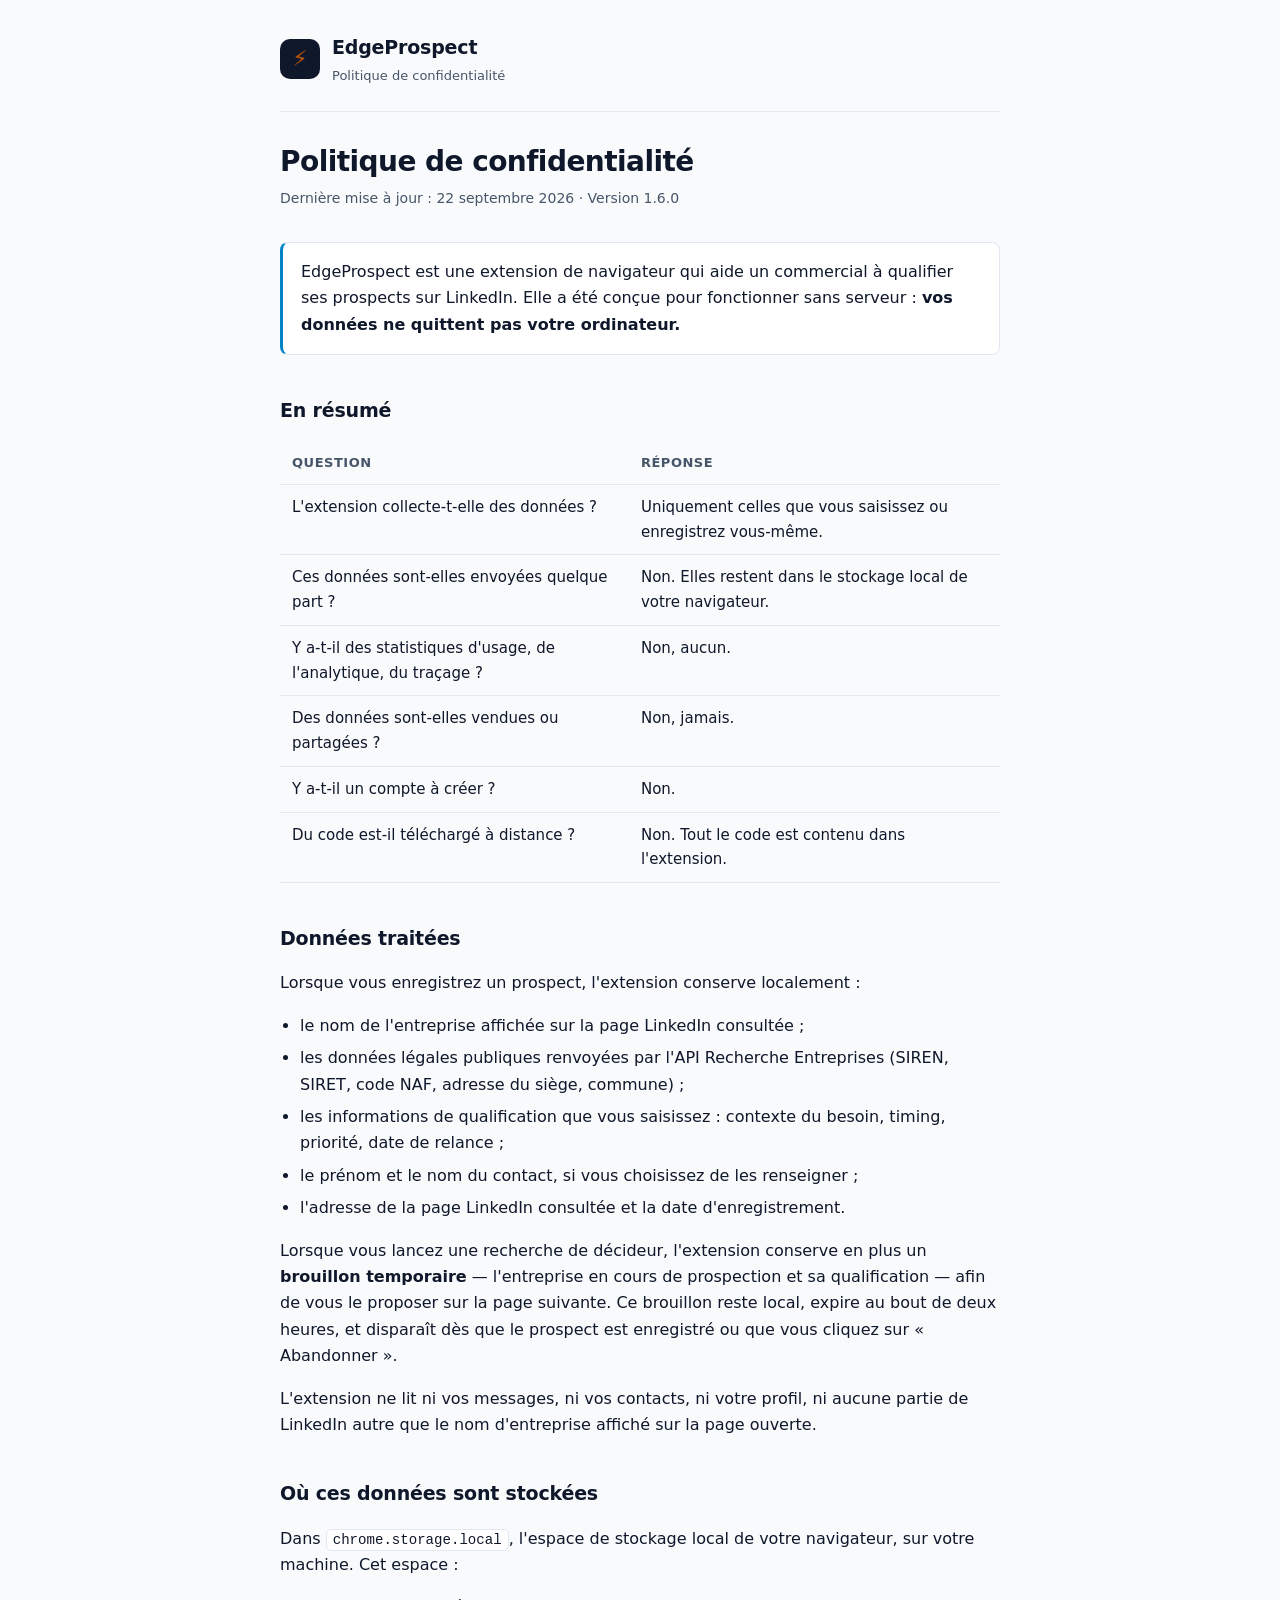
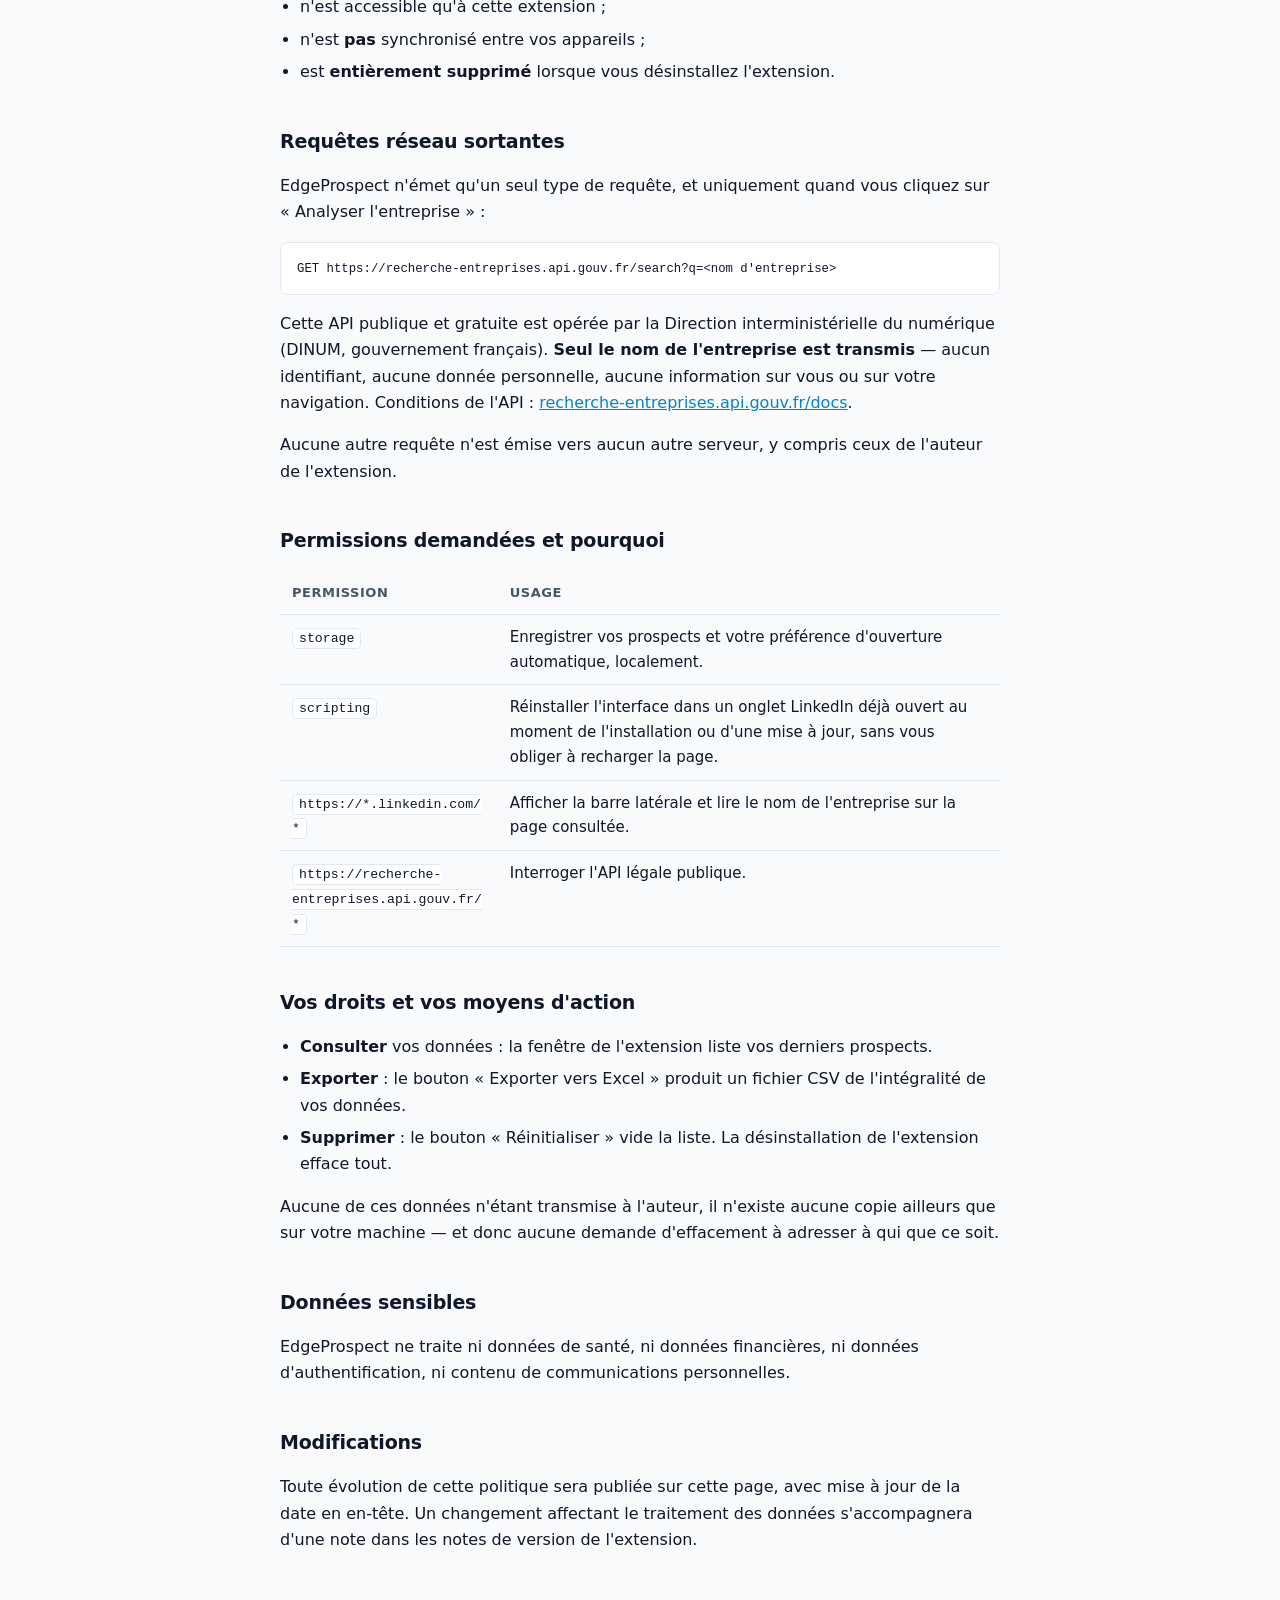
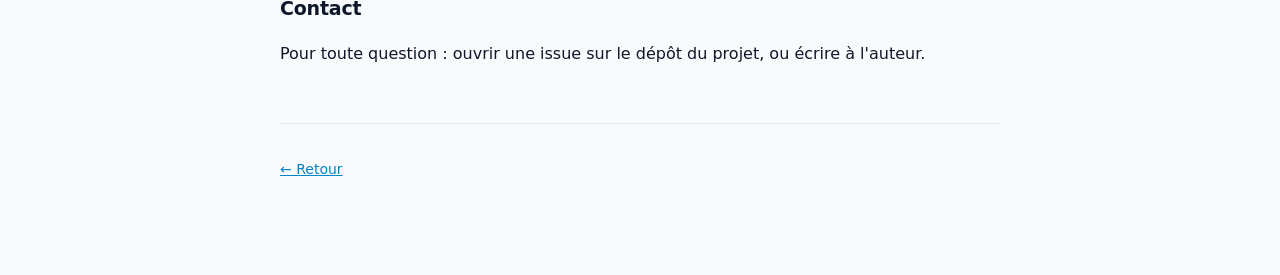
==== confidentialite.html @ 281583c0 "Site public : presentation et politique de confidentialite Deux pages statiques sans dependance ni t" ====
<!DOCTYPE html>
<html lang="fr">
<head>
<meta charset="utf-8">
<meta name="viewport" content="width=device-width, initial-scale=1">
<title>Politique de confidentialité — EdgeProspect</title>
<meta name="description" content="Politique de confidentialité d'EdgeProspect : aucune donnée ne quitte votre ordinateur.">
<link rel="stylesheet" href="style.css">
</head>
<body>
<div class="wrap">

  <header>
    <span class="mark" aria-hidden="true">⚡</span>
    <div>
      <div class="brand"><a href="index.html" style="color:inherit;text-decoration:none">EdgeProspect</a></div>
      <p class="tagline">Politique de confidentialité</p>
    </div>
  </header>

  <h1>Politique de confidentialité</h1>
  <p class="stamp">Dernière mise à jour : 22 septembre 2026 · Version 1.6.0</p>

  <p class="lead">
    EdgeProspect est une extension de navigateur qui aide un commercial à
    qualifier ses prospects sur LinkedIn. Elle a été conçue pour fonctionner
    sans serveur : <strong>vos données ne quittent pas votre ordinateur.</strong>
  </p>

  <h2>En résumé</h2>
  <table>
    <thead><tr><th>Question</th><th>Réponse</th></tr></thead>
    <tbody>
      <tr><td>L'extension collecte-t-elle des données ?</td><td>Uniquement celles que vous saisissez ou enregistrez vous-même.</td></tr>
      <tr><td>Ces données sont-elles envoyées quelque part ?</td><td>Non. Elles restent dans le stockage local de votre navigateur.</td></tr>
      <tr><td>Y a-t-il des statistiques d'usage, de l'analytique, du traçage ?</td><td>Non, aucun.</td></tr>
      <tr><td>Des données sont-elles vendues ou partagées ?</td><td>Non, jamais.</td></tr>
      <tr><td>Y a-t-il un compte à créer ?</td><td>Non.</td></tr>
      <tr><td>Du code est-il téléchargé à distance ?</td><td>Non. Tout le code est contenu dans l'extension.</td></tr>
    </tbody>
  </table>

  <h2>Données traitées</h2>
  <p>Lorsque vous enregistrez un prospect, l'extension conserve localement :</p>
  <ul>
    <li>le nom de l'entreprise affichée sur la page LinkedIn consultée ;</li>
    <li>les données légales publiques renvoyées par l'API Recherche Entreprises
      (SIREN, SIRET, code NAF, adresse du siège, commune) ;</li>
    <li>les informations de qualification que vous saisissez : contexte du
      besoin, timing, priorité, date de relance ;</li>
    <li>le prénom et le nom du contact, si vous choisissez de les renseigner ;</li>
    <li>l'adresse de la page LinkedIn consultée et la date d'enregistrement.</li>
  </ul>
  <p>
    Lorsque vous lancez une recherche de décideur, l'extension conserve en plus
    un <strong>brouillon temporaire</strong> — l'entreprise en cours de
    prospection et sa qualification — afin de vous le proposer sur la page
    suivante. Ce brouillon reste local, expire au bout de deux heures, et
    disparaît dès que le prospect est enregistré ou que vous cliquez sur
    « Abandonner ».
  </p>
  <p>
    L'extension ne lit ni vos messages, ni vos contacts, ni votre profil, ni
    aucune partie de LinkedIn autre que le nom d'entreprise affiché sur la page
    ouverte.
  </p>

  <h2>Où ces données sont stockées</h2>
  <p>
    Dans <code>chrome.storage.local</code>, l'espace de stockage local de votre
    navigateur, sur votre machine. Cet espace :
  </p>
  <ul>
    <li>n'est accessible qu'à cette extension ;</li>
    <li>n'est <strong>pas</strong> synchronisé entre vos appareils ;</li>
    <li>est <strong>entièrement supprimé</strong> lorsque vous désinstallez
      l'extension.</li>
  </ul>

  <h2>Requêtes réseau sortantes</h2>
  <p>
    EdgeProspect n'émet qu'un seul type de requête, et uniquement quand vous
    cliquez sur « Analyser l'entreprise » :
  </p>
  <pre><code>GET https://recherche-entreprises.api.gouv.fr/search?q=&lt;nom d'entreprise&gt;</code></pre>
  <p>
    Cette API publique et gratuite est opérée par la Direction
    interministérielle du numérique (DINUM, gouvernement français).
    <strong>Seul le nom de l'entreprise est transmis</strong> — aucun
    identifiant, aucune donnée personnelle, aucune information sur vous ou sur
    votre navigation. Conditions de l'API :
    <a href="https://recherche-entreprises.api.gouv.fr/docs/">recherche-entreprises.api.gouv.fr/docs</a>.
  </p>
  <p>
    Aucune autre requête n'est émise vers aucun autre serveur, y compris ceux
    de l'auteur de l'extension.
  </p>

  <h2>Permissions demandées et pourquoi</h2>
  <table>
    <thead><tr><th>Permission</th><th>Usage</th></tr></thead>
    <tbody>
      <tr><td><code>storage</code></td><td>Enregistrer vos prospects et votre préférence d'ouverture automatique, localement.</td></tr>
      <tr><td><code>scripting</code></td><td>Réinstaller l'interface dans un onglet LinkedIn déjà ouvert au moment de l'installation ou d'une mise à jour, sans vous obliger à recharger la page.</td></tr>
      <tr><td><code>https://*.linkedin.com/*</code></td><td>Afficher la barre latérale et lire le nom de l'entreprise sur la page consultée.</td></tr>
      <tr><td><code>https://recherche-entreprises.api.gouv.fr/*</code></td><td>Interroger l'API légale publique.</td></tr>
    </tbody>
  </table>

  <h2>Vos droits et vos moyens d'action</h2>
  <ul>
    <li><strong>Consulter</strong> vos données : la fenêtre de l'extension liste
      vos derniers prospects.</li>
    <li><strong>Exporter</strong> : le bouton « Exporter vers Excel » produit un
      fichier CSV de l'intégralité de vos données.</li>
    <li><strong>Supprimer</strong> : le bouton « Réinitialiser » vide la liste.
      La désinstallation de l'extension efface tout.</li>
  </ul>
  <p>
    Aucune de ces données n'étant transmise à l'auteur, il n'existe aucune copie
    ailleurs que sur votre machine — et donc aucune demande d'effacement à
    adresser à qui que ce soit.
  </p>

  <h2>Données sensibles</h2>
  <p>
    EdgeProspect ne traite ni données de santé, ni données financières, ni
    données d'authentification, ni contenu de communications personnelles.
  </p>

  <h2>Modifications</h2>
  <p>
    Toute évolution de cette politique sera publiée sur cette page, avec mise à
    jour de la date en en-tête. Un changement affectant le traitement des
    données s'accompagnera d'une note dans les notes de version de l'extension.
  </p>

  <h2>Contact</h2>
  <p>
    Pour toute question : ouvrir une issue sur le dépôt du projet, ou écrire à
    l'auteur.
  </p>

  <footer>
    <p><a href="index.html">← Retour</a></p>
  </footer>

</div>
</body>
</html>
---- style.css ----
/* EdgeProspect — site public. Aucune dépendance, aucune police distante,
   aucun traçage : une politique de confidentialité qui chargerait des
   ressources tierces se contredirait elle-même. */

:root {
  --bg: #0f172a;
  --panel: #1e293b;
  --border: #334155;
  --text: #f1f5f9;
  --muted: #94a3b8;
  --accent: #38bdf8;
  --gold: #fbbf24;
}

@media (prefers-color-scheme: light) {
  :root:not([data-theme="dark"]) {
    --bg: #f8fafc;
    --panel: #ffffff;
    --border: #e2e8f0;
    --text: #0f172a;
    --muted: #475569;
    --accent: #0284c7;
    --gold: #b45309;
  }
}

* { box-sizing: border-box; }

body {
  margin: 0;
  padding: 0 16px 80px;
  background: var(--bg);
  color: var(--text);
  font: 16px/1.65 system-ui, -apple-system, "Segoe UI", sans-serif;
}

.wrap { max-width: 720px; margin: 0 auto; }

header {
  display: flex;
  align-items: center;
  gap: 12px;
  padding: 32px 0 24px;
  border-bottom: 1px solid var(--border);
  margin-bottom: 32px;
}

.mark {
  display: inline-flex;
  align-items: center;
  justify-content: center;
  width: 40px;
  height: 40px;
  flex: none;
  border-radius: 10px;
  background: #0f172a;
  color: var(--gold);
  font-size: 22px;
}

.brand { font-size: 19px; font-weight: 700; letter-spacing: -0.01em; }
.tagline { margin: 2px 0 0; font-size: 13px; color: var(--muted); }

h1 { font-size: 28px; line-height: 1.25; letter-spacing: -0.02em; margin: 0 0 8px; }
h2 { font-size: 19px; margin: 40px 0 12px; letter-spacing: -0.01em; }
.stamp { margin: 0 0 32px; font-size: 14px; color: var(--muted); }

.lead {
  padding: 16px 18px;
  border: 1px solid var(--border);
  border-left: 3px solid var(--accent);
  border-radius: 8px;
  background: var(--panel);
}

table { width: 100%; border-collapse: collapse; margin: 16px 0; font-size: 15px; }
th, td { padding: 10px 12px; text-align: left; border-bottom: 1px solid var(--border); vertical-align: top; }
th { color: var(--muted); font-size: 13px; font-weight: 600; text-transform: uppercase; letter-spacing: 0.04em; }

code {
  padding: 2px 6px;
  border-radius: 5px;
  background: var(--panel);
  border: 1px solid var(--border);
  font-family: ui-monospace, "SF Mono", Menlo, monospace;
  font-size: 0.88em;
  overflow-wrap: anywhere;
}

pre {
  padding: 14px 16px;
  border: 1px solid var(--border);
  border-radius: 8px;
  background: var(--panel);
  overflow-x: auto;
  font-size: 14px;
}
pre code { padding: 0; border: none; background: none; }

a { color: var(--accent); }
ul { padding-left: 20px; }
li { margin: 6px 0; }

footer {
  margin-top: 56px;
  padding-top: 20px;
  border-top: 1px solid var(--border);
  font-size: 14px;
  color: var(--muted);
}

.cta {
  display: inline-block;
  margin-top: 8px;
  padding: 11px 18px;
  border-radius: 9px;
  background: var(--accent);
  color: #0f172a;
  font-weight: 700;
  text-decoration: none;
}

@media (max-width: 560px) {
  table, thead, tbody, tr, th, td { display: block; }
  thead { display: none; }
  tr { padding: 10px 0; border-bottom: 1px solid var(--border); }
  th, td { border: none; padding: 3px 0; }
  td:first-child { font-weight: 600; }
}
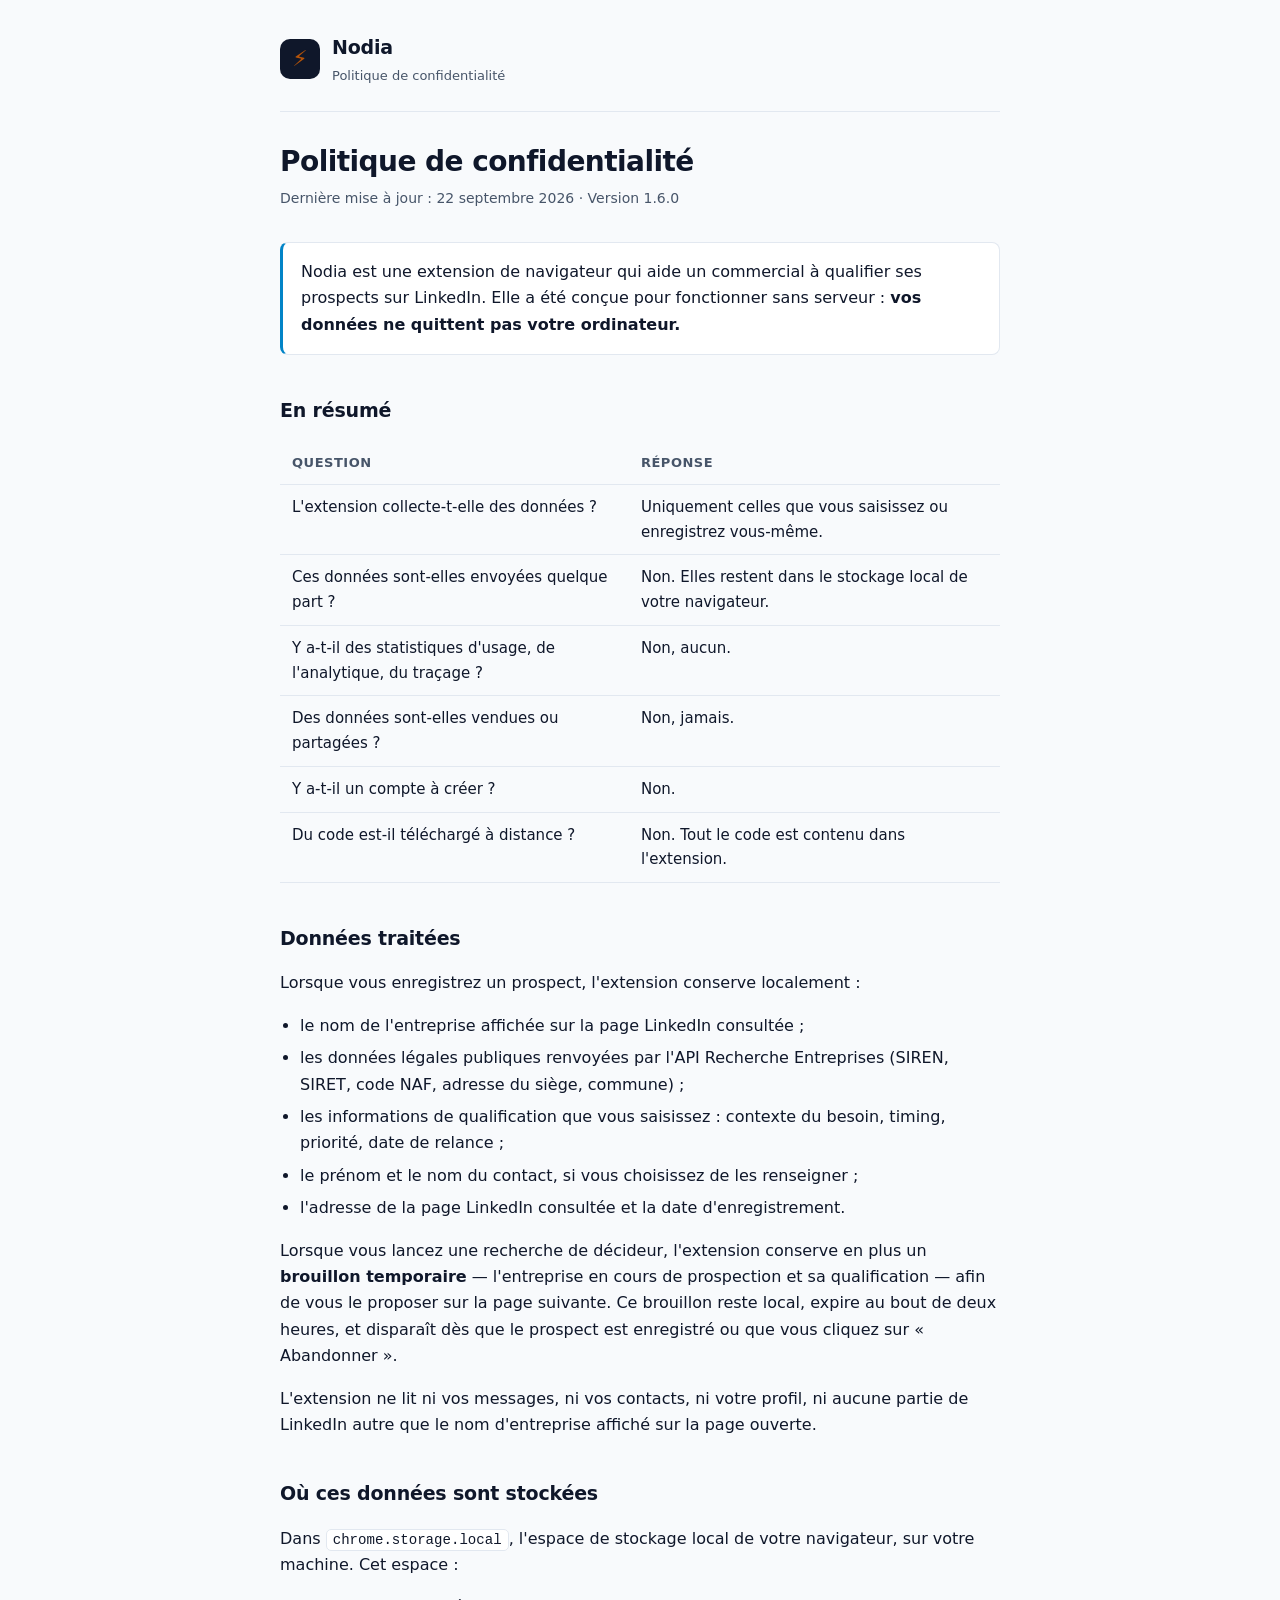
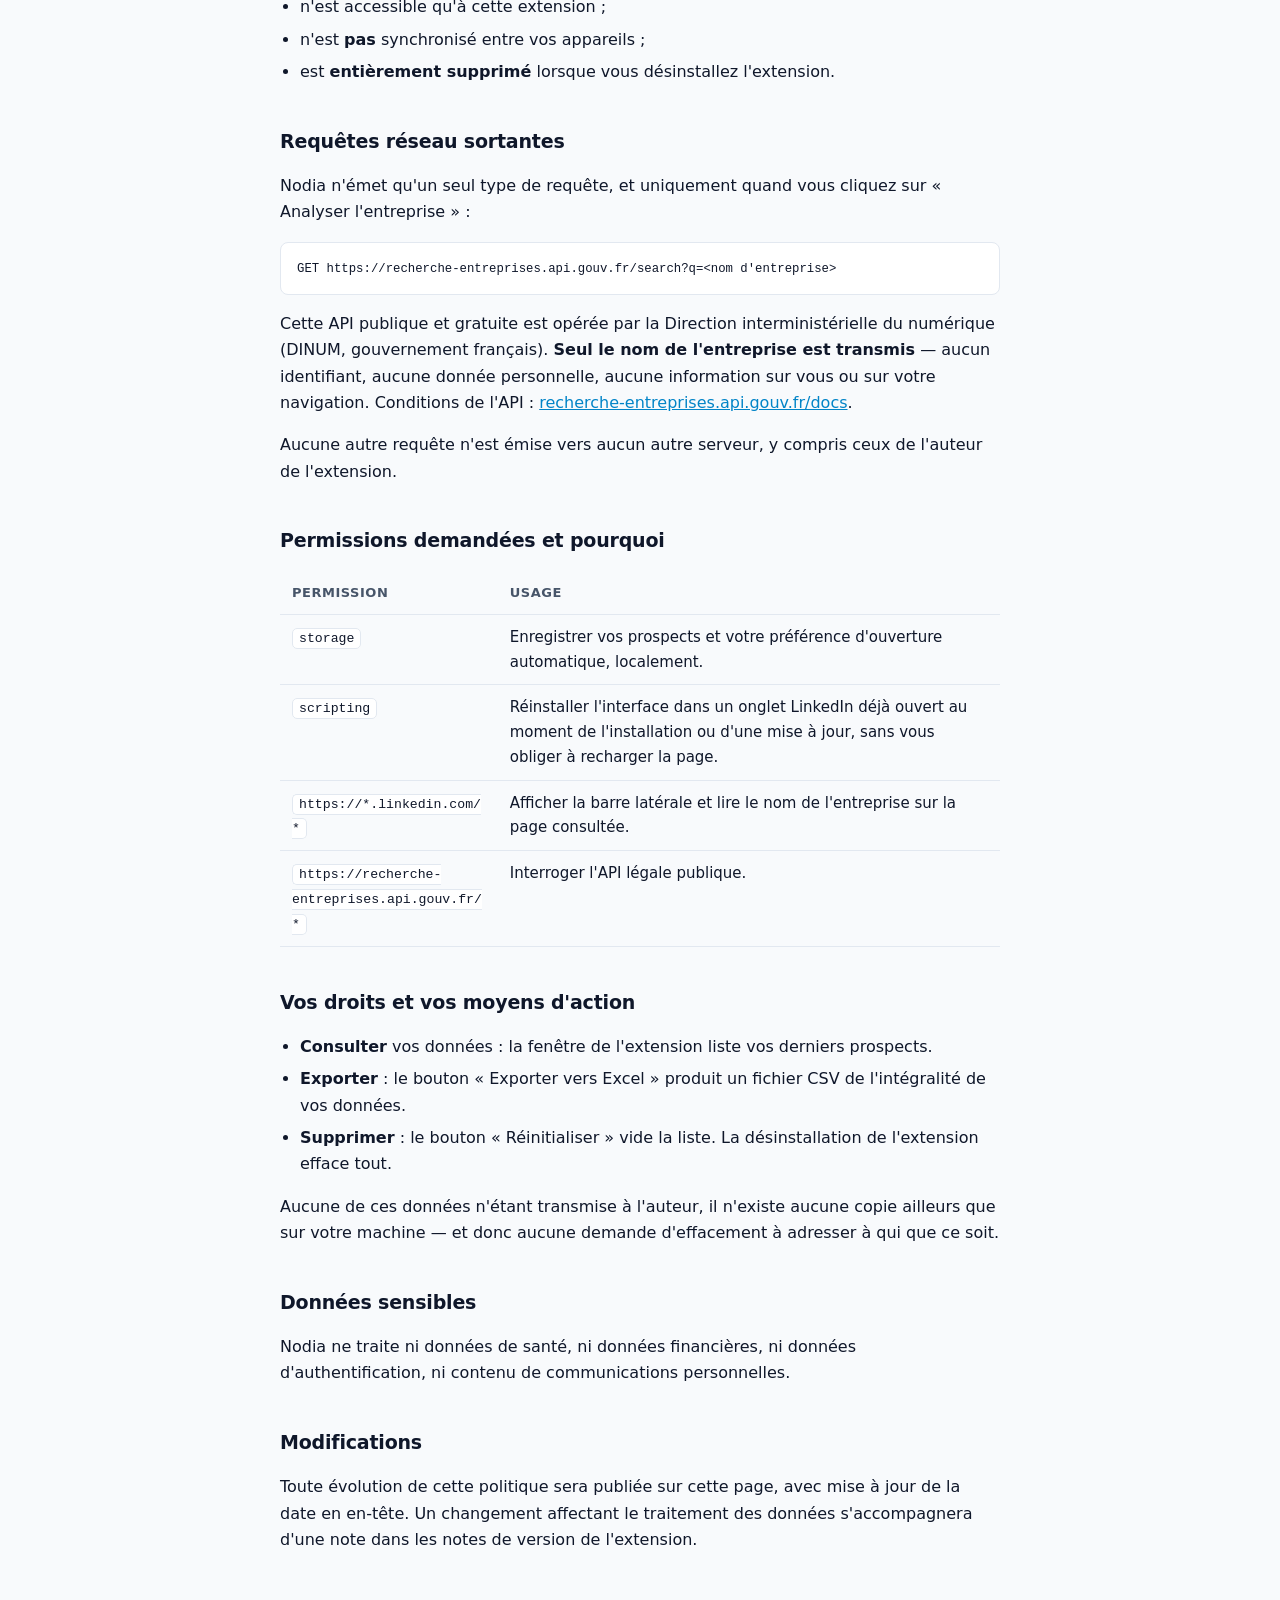
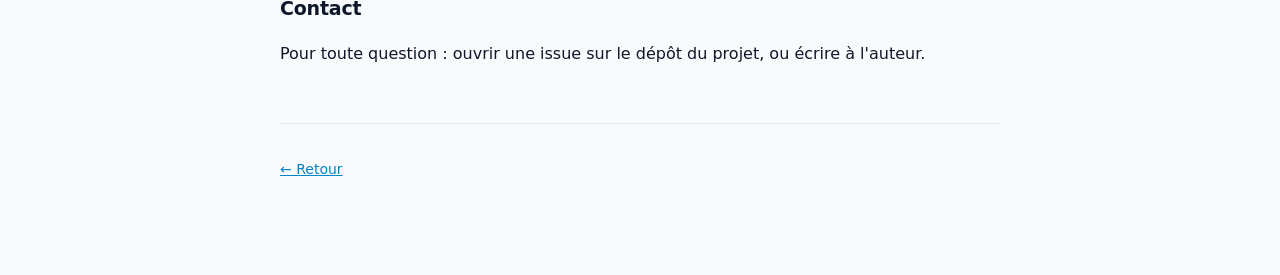
==== commit 031ea044: "Renommage : EdgeProspect devient Nodia Le nom precedent portait « Edge », celui du navigateur de Mic" ====
--- a/confidentialite.html
+++ b/confidentialite.html
@@ -3,8 +3,8 @@
 <head>
 <meta charset="utf-8">
 <meta name="viewport" content="width=device-width, initial-scale=1">
-<title>Politique de confidentialité — EdgeProspect</title>
-<meta name="description" content="Politique de confidentialité d'EdgeProspect : aucune donnée ne quitte votre ordinateur.">
+<title>Politique de confidentialité — Nodia</title>
+<meta name="description" content="Politique de confidentialité de Nodia : aucune donnée ne quitte votre ordinateur.">
 <link rel="stylesheet" href="style.css">
 </head>
 <body>
@@ -13,7 +13,7 @@
   <header>
     <span class="mark" aria-hidden="true">⚡</span>
     <div>
-      <div class="brand"><a href="index.html" style="color:inherit;text-decoration:none">EdgeProspect</a></div>
+      <div class="brand"><a href="index.html" style="color:inherit;text-decoration:none">Nodia</a></div>
       <p class="tagline">Politique de confidentialité</p>
     </div>
   </header>
@@ -22,7 +22,7 @@
   <p class="stamp">Dernière mise à jour : 22 septembre 2026 · Version 1.6.0</p>
 
   <p class="lead">
-    EdgeProspect est une extension de navigateur qui aide un commercial à
+    Nodia est une extension de navigateur qui aide un commercial à
     qualifier ses prospects sur LinkedIn. Elle a été conçue pour fonctionner
     sans serveur : <strong>vos données ne quittent pas votre ordinateur.</strong>
   </p>
@@ -79,7 +79,7 @@
 
   <h2>Requêtes réseau sortantes</h2>
   <p>
-    EdgeProspect n'émet qu'un seul type de requête, et uniquement quand vous
+    Nodia n'émet qu'un seul type de requête, et uniquement quand vous
     cliquez sur « Analyser l'entreprise » :
   </p>
   <pre><code>GET https://recherche-entreprises.api.gouv.fr/search?q=&lt;nom d'entreprise&gt;</code></pre>
@@ -124,7 +124,7 @@
 
   <h2>Données sensibles</h2>
   <p>
-    EdgeProspect ne traite ni données de santé, ni données financières, ni
+    Nodia ne traite ni données de santé, ni données financières, ni
     données d'authentification, ni contenu de communications personnelles.
   </p>
 
--- a/style.css
+++ b/style.css
@@ -1,4 +1,4 @@
-/* EdgeProspect — site public. Aucune dépendance, aucune police distante,
+/* Nodia — site public. Aucune dépendance, aucune police distante,
    aucun traçage : une politique de confidentialité qui chargerait des
    ressources tierces se contredirait elle-même. */
 
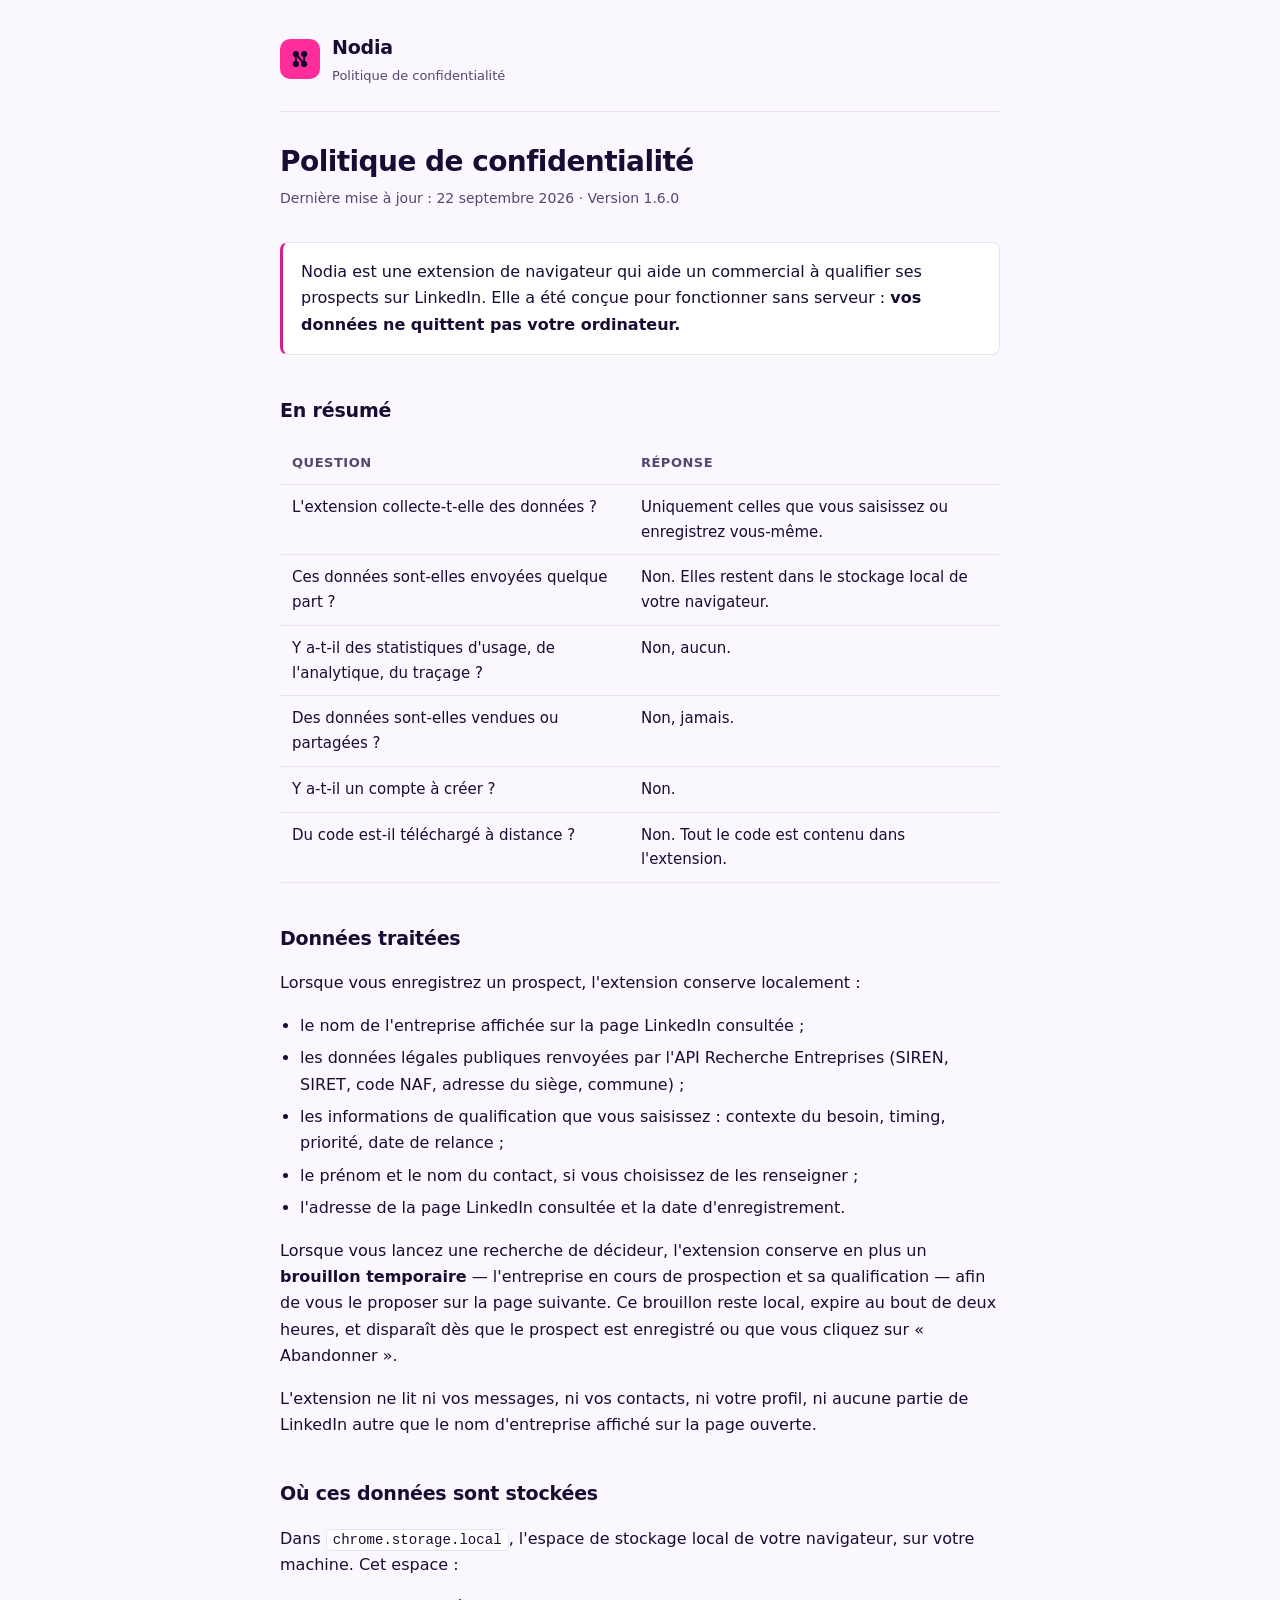
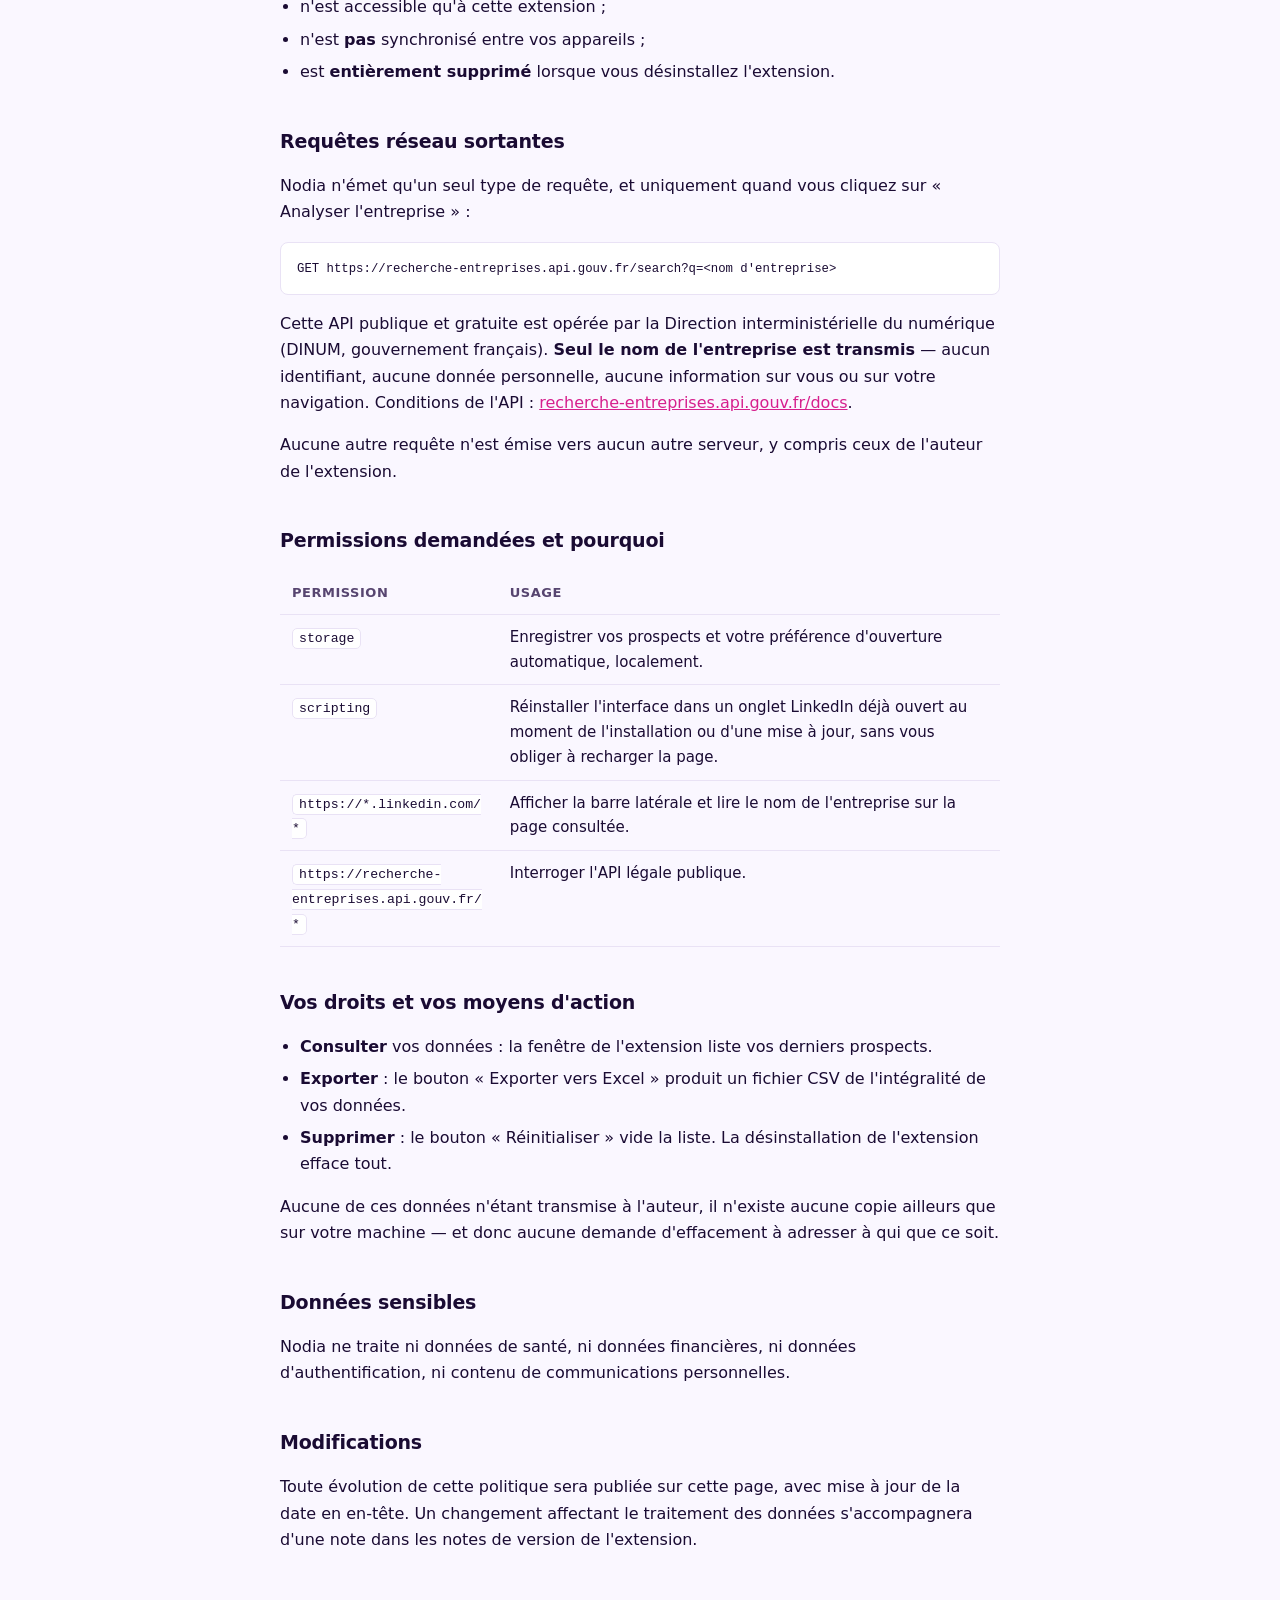
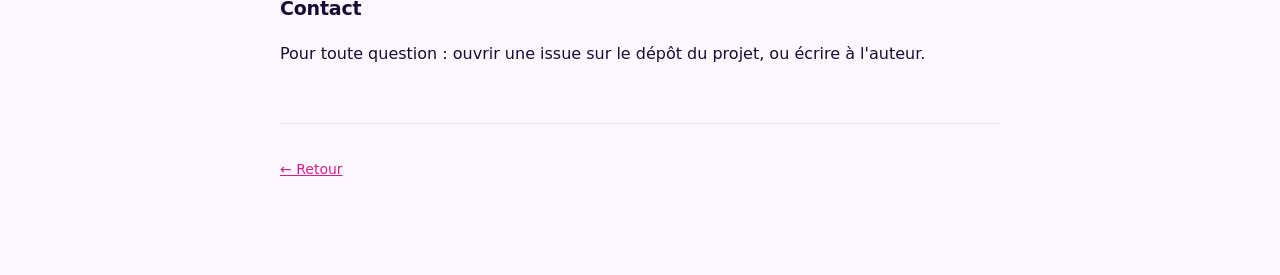
==== commit 0d4b6f84: "Identite Nodia : le signe remplace l'eclair Le site portait encore l'eclair d'EdgeProspect et la pal" ====
--- a/confidentialite.html
+++ b/confidentialite.html
@@ -5,13 +5,22 @@
 <meta name="viewport" content="width=device-width, initial-scale=1">
 <title>Politique de confidentialité — Nodia</title>
 <meta name="description" content="Politique de confidentialité de Nodia : aucune donnée ne quitte votre ordinateur.">
+<link rel="icon" type="image/png" href="favicon.png">
 <link rel="stylesheet" href="style.css">
 </head>
 <body>
 <div class="wrap">
 
   <header>
-    <span class="mark" aria-hidden="true">⚡</span>
+    <span class="mark" aria-hidden="true">
+      <svg viewBox="0 0 24 24" width="22" height="22">
+        <g fill="#12002e" stroke="#12002e" stroke-width="2.1" stroke-linecap="round" stroke-linejoin="round">
+          <path fill="none" d="M7.5 17.5V6.5l9 11V6.5"/>
+          <circle cx="7.5" cy="6.5" r="2.3"/><circle cx="7.5" cy="17.5" r="2.3"/>
+          <circle cx="16.5" cy="6.5" r="2.3"/><circle cx="16.5" cy="17.5" r="2.3"/>
+        </g>
+      </svg>
+    </span>
     <div>
       <div class="brand"><a href="index.html" style="color:inherit;text-decoration:none">Nodia</a></div>
       <p class="tagline">Politique de confidentialité</p>
--- a/style.css
+++ b/style.css
@@ -3,24 +3,22 @@
    ressources tierces se contredirait elle-même. */
 
 :root {
-  --bg: #0f172a;
-  --panel: #1e293b;
-  --border: #334155;
-  --text: #f1f5f9;
-  --muted: #94a3b8;
-  --accent: #38bdf8;
-  --gold: #fbbf24;
+  --bg: #12002e;
+  --panel: #1e0b3d;
+  --border: #3b1f63;
+  --text: #f5f3ff;
+  --muted: #a594c4;
+  --accent: #ff2d9b;
 }
 
 @media (prefers-color-scheme: light) {
   :root:not([data-theme="dark"]) {
-    --bg: #f8fafc;
+    --bg: #faf7ff;
     --panel: #ffffff;
-    --border: #e2e8f0;
-    --text: #0f172a;
-    --muted: #475569;
-    --accent: #0284c7;
-    --gold: #b45309;
+    --border: #e9e2f5;
+    --text: #1a0b33;
+    --muted: #574570;
+    --accent: #d61f8d;
   }
 }
 
@@ -53,9 +51,7 @@
   height: 40px;
   flex: none;
   border-radius: 10px;
-  background: #0f172a;
-  color: var(--gold);
-  font-size: 22px;
+  background: #ff2d9b;
 }
 
 .brand { font-size: 19px; font-weight: 700; letter-spacing: -0.01em; }
@@ -115,7 +111,7 @@
   padding: 11px 18px;
   border-radius: 9px;
   background: var(--accent);
-  color: #0f172a;
+  color: #ffffff;
   font-weight: 700;
   text-decoration: none;
 }
